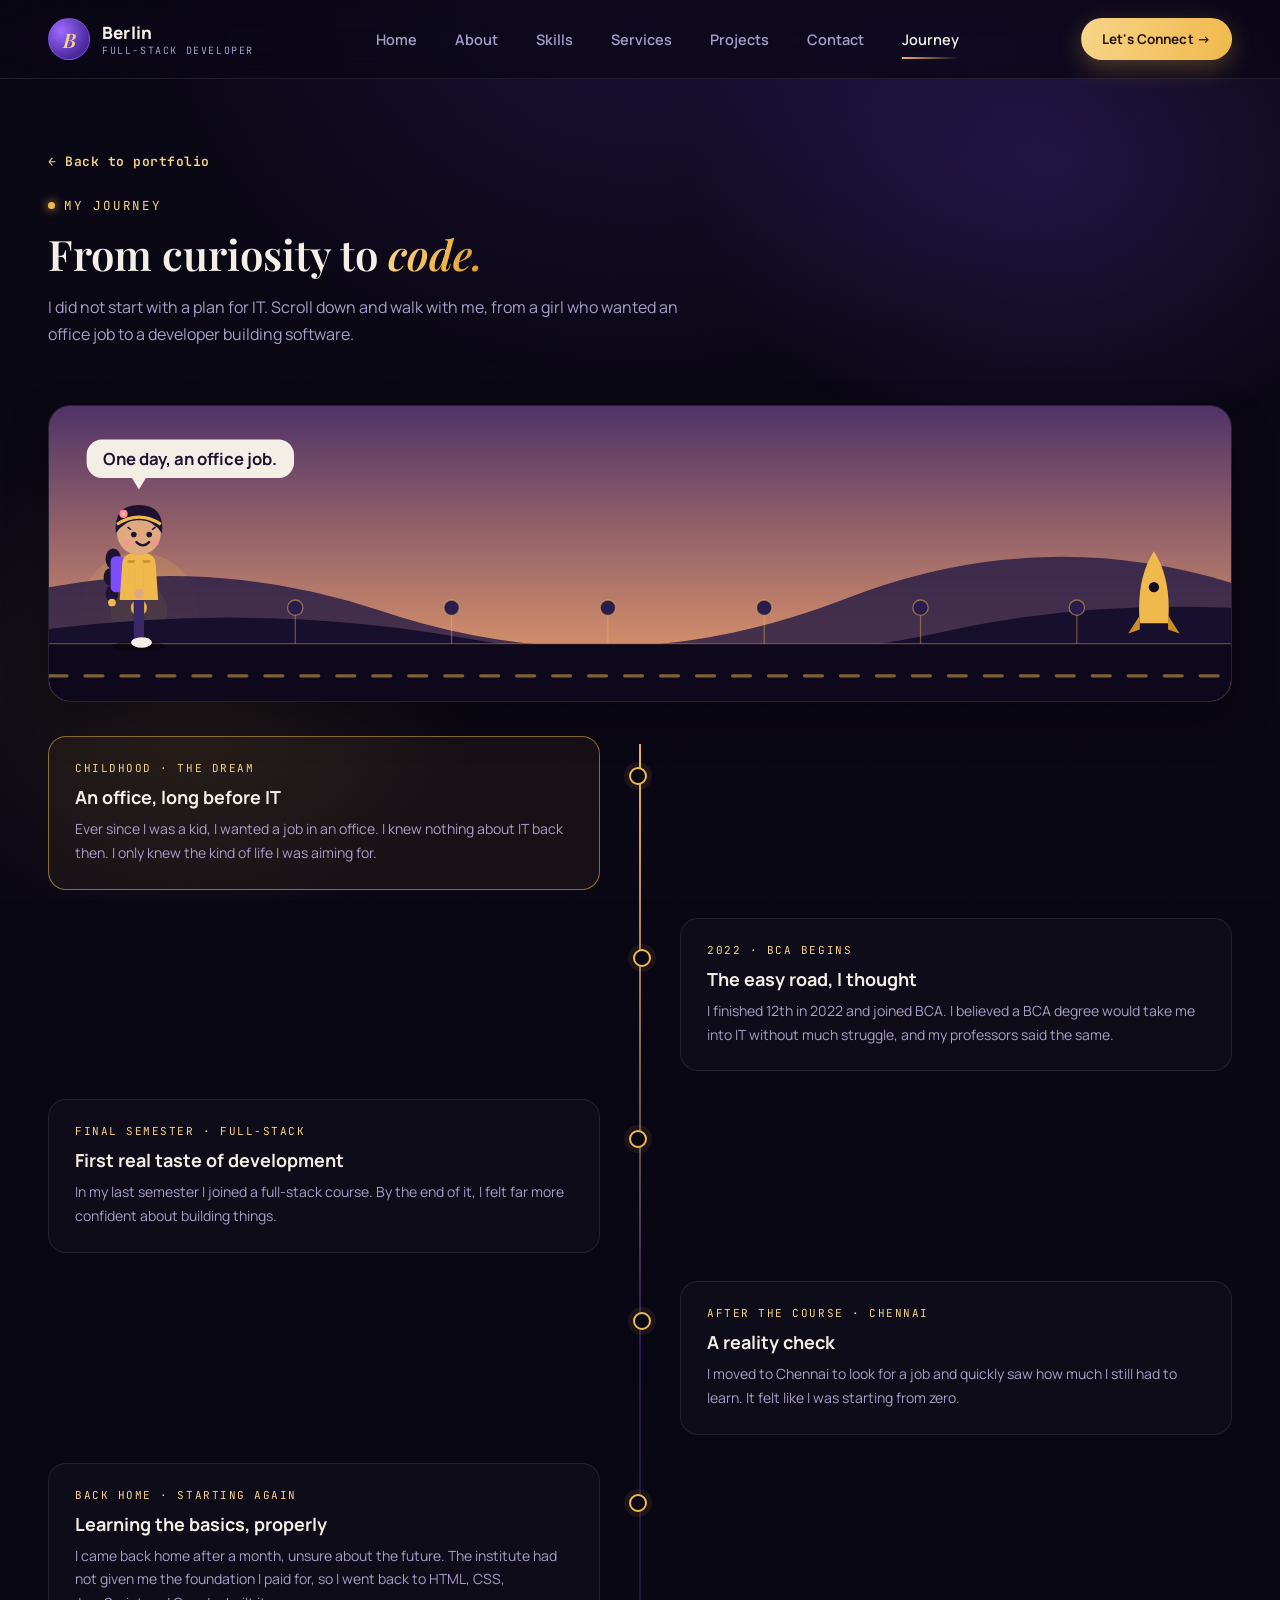
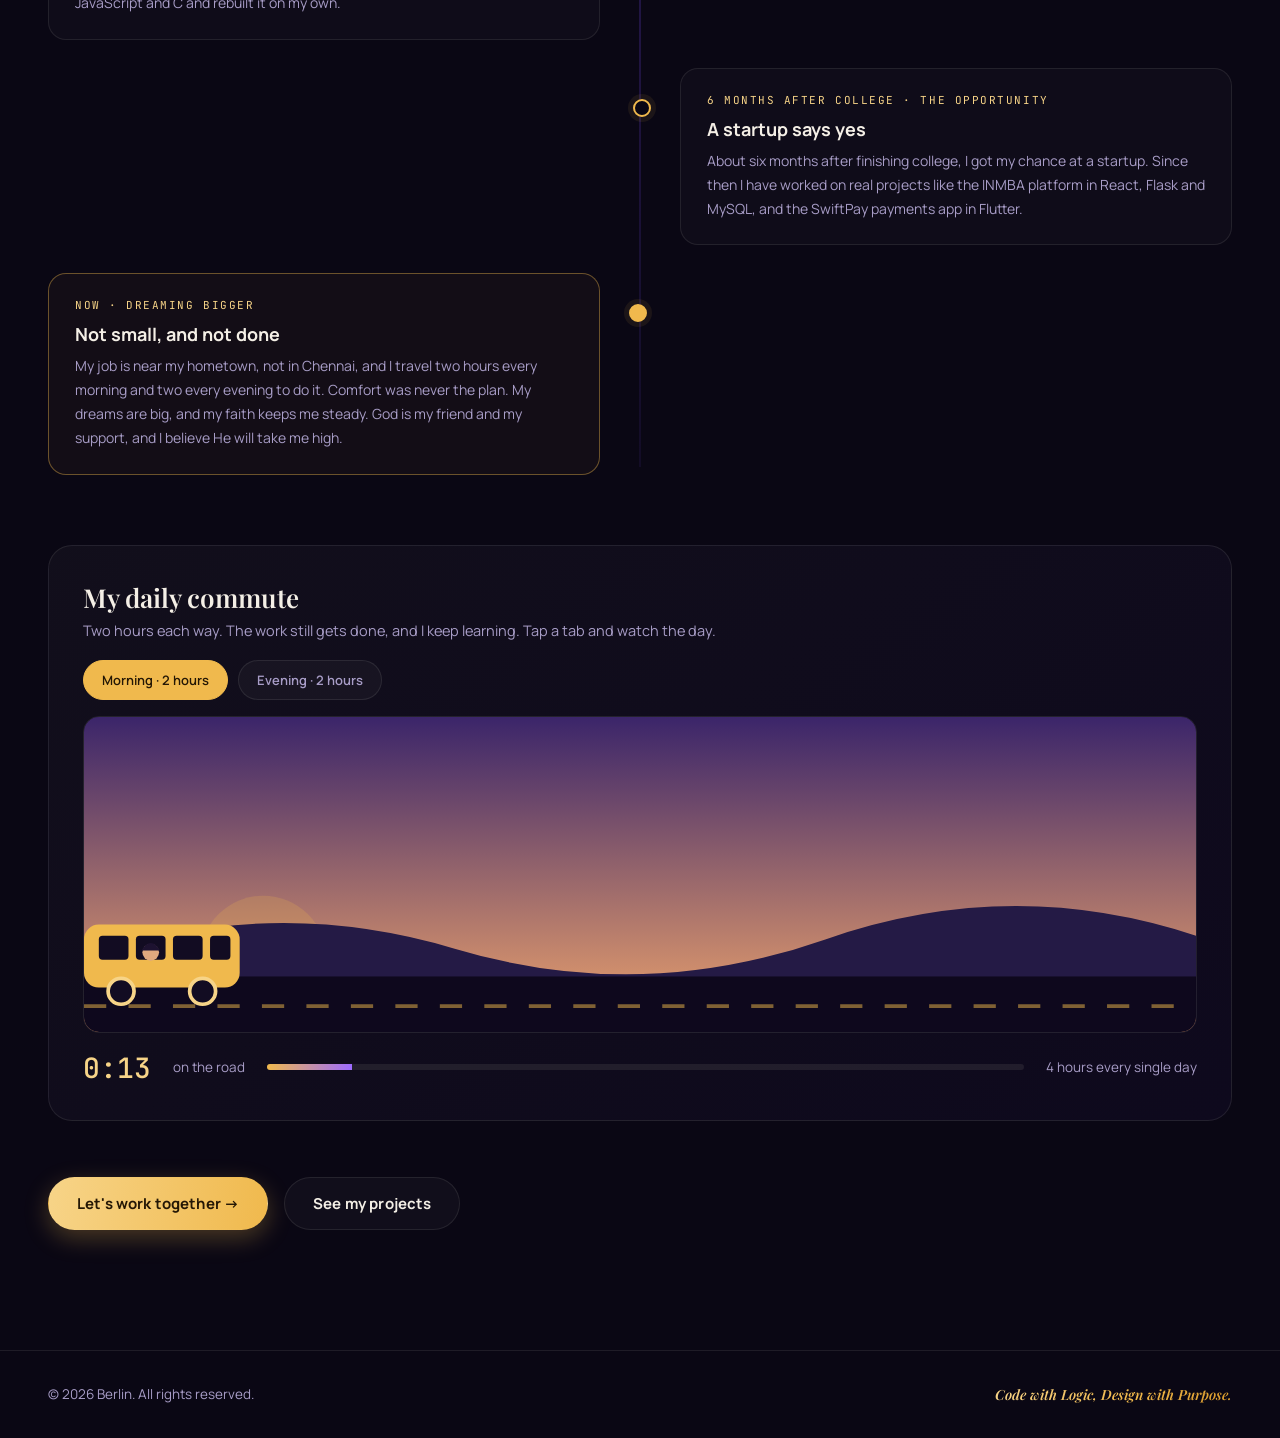
==== journey.html @ fa0e4fed "Update portfolio with latest changes" ====
<!DOCTYPE html>
<html lang="en">
<head>
<meta charset="UTF-8">
<meta name="viewport" content="width=device-width, initial-scale=1.0">
<title>My Journey — Berlin</title>
<meta name="description" content="The story of how I went from wanting an office job to building software, one step at a time.">
<meta name="theme-color" content="#0a0714">
<meta property="og:title" content="My Journey — Berlin">
<meta property="og:description" content="The story of how I went from wanting an office job to building software, one step at a time.">
<meta property="og:type" content="website">
<link rel="icon" href="assets/favicon.svg" type="image/svg+xml">

<link rel="preconnect" href="https://fonts.googleapis.com">
<link href="https://fonts.googleapis.com/css2?family=Playfair+Display:ital,wght@0,500;0,600;1,500;1,600&family=Manrope:wght@400;500;600;700;800&family=Great+Vibes&family=JetBrains+Mono:wght@400;500&display=swap" rel="stylesheet">
<link rel="stylesheet" href="assets/css/style.css">
<link rel="stylesheet" href="assets/css/journey.css">

</head>
<body>

<div class="bg-glow"></div>
<div class="noise"></div>

<header>
  <div class="navbar">
    <div class="brand">
      <div class="brand-mark">B</div>
      <div>
        <div class="brand-name">Berlin</div>
        <div class="brand-sub">Full-Stack Developer</div>
      </div>
    </div>
    <nav class="nav-links">
      <a href="index.html">Home</a>
      <a href="index.html#about">About</a>
      <a href="index.html#skills">Skills</a>
      <a href="index.html#services">Services</a>
      <a href="index.html#projects">Projects</a>
      <a href="index.html#contact">Contact</a>
      <a href="journey.html" class="active">Journey</a>
    </nav>
    <div class="nav-cta">
      <a href="index.html#contact" class="btn btn-primary" style="padding:11px 20px; font-size:13.5px;">Let's Connect →</a>
    </div>
  </div>
</header>

<main>
  <!-- MY JOURNEY -->
  <section class="section" id="journey">
    <div class="wrap">
      <div class="section-head">
        <a href="index.html" class="back">← Back to portfolio</a><br><span class="eyebrow">My Journey</span>
        <h2>From curiosity to <span class="accent">code.</span></h2>
        <p>I did not start with a plan for IT. Scroll down and walk with me, from a girl who wanted an office job to a developer building software.</p>
      </div>
      <div class="jwrap">
        <div class="jstage" id="jstage">
          <svg viewBox="0 30 920 230" role="img" aria-label="Cartoon of me walking through my journey milestones">
            <defs><linearGradient id="sk" x1="0" y1="0" x2="0" y2="1"><stop id="sk1" offset="0" stop-color="#3b2468"/><stop id="sk2" offset="1" stop-color="#f0a36b"/></linearGradient></defs>
            <rect width="920" height="260" fill="url(#sk)"/>
            <g id="stars" fill="#f4efe6" opacity="0"><circle class="jstar" cx="60" cy="26" r="1.5" style="animation-delay:0s"/><circle class="jstar" cx="150" cy="60" r="1.2" style="animation-delay:0.7s"/><circle class="jstar" cx="240" cy="22" r="1.7" style="animation-delay:1.4s"/><circle class="jstar" cx="330" cy="50" r="1.2" style="animation-delay:0.3s"/><circle class="jstar" cx="430" cy="20" r="1.5" style="animation-delay:1.9s"/><circle class="jstar" cx="520" cy="58" r="1.3" style="animation-delay:1s"/><circle class="jstar" cx="610" cy="24" r="1.7" style="animation-delay:0.5s"/><circle class="jstar" cx="700" cy="52" r="1.2" style="animation-delay:1.6s"/><circle class="jstar" cx="790" cy="20" r="1.5" style="animation-delay:0.9s"/><circle class="jstar" cx="880" cy="48" r="1.3" style="animation-delay:0.2s"/></g>
            <circle id="sunglow" r="46" fill="#f0b94d" opacity=".18"/><circle id="sun" r="22" fill="#f0b94d"/>
            <path id="h1" d="M-100 200 Q80 130 260 190 T620 180 T980 190 T1340 170 V230 H-100Z" fill="#241a45" opacity=".8"/>
            <path id="h2" d="M-100 220 Q120 175 320 210 T700 205 T1100 210 T1500 200 V240 H-100Z" fill="#170f2e"/>
            <rect y="215" width="920" height="45" fill="#0e081d"/><line x1="0" y1="215" x2="920" y2="215" stroke="#f0b94d" stroke-opacity=".35"/>
            <line class="jroad" x1="0" y1="240" x2="920" y2="240" stroke="#f0b94d" stroke-opacity=".5" stroke-width="2.5" stroke-dasharray="14 14" stroke-linecap="round"/>
            <g id="flags"></g>
            <g transform="translate(860 215)"><g class="conf" fill="#f0b94d"><circle r="3" style="--dx:-50px;--dy:-60px"/><circle r="2.5" fill="#9d6bff" style="--dx:40px;--dy:-70px"/><circle r="3" fill="#f7d488" style="--dx:-20px;--dy:-90px"/><circle r="2.5" style="--dx:60px;--dy:-40px"/><circle r="3" fill="#9d6bff" style="--dx:-70px;--dy:-30px"/><circle r="2.5" fill="#f7d488" style="--dx:15px;--dy:-100px"/></g>
              <g class="rocket"><polygon class="rflame" points="-6,0 6,0 0,22" fill="#ff8a3d"/><path d="M0 -70 Q14 -48 11 -14 H-11 Q-14 -48 0 -70Z" fill="#f0b94d" transform="translate(0 -2)"/><circle cx="0" cy="-44" r="4" fill="#120c22"/><path d="M-11 -22 l-9 14 l9 -3Z M11 -22 l9 14 l-9 -3Z" fill="#c98f26"/></g></g>
            <g id="girl"><ellipse cx="0" cy="2" rx="20" ry="4" fill="#000" opacity=".35"/><g class="gbody">
<g class="braid"><ellipse cx="-20" cy="-66" rx="6" ry="8" fill="#1d1230"/><ellipse cx="-22" cy="-52" rx="5.5" ry="7" fill="#1d1230"/><ellipse cx="-21" cy="-39" rx="5" ry="6.5" fill="#1d1230"/><circle cx="-21" cy="-32" r="3" fill="#f0b94d"/></g>
<rect x="-22" y="-68" width="11" height="28" rx="4" fill="#7c4dff"/>
<g class="limb l2"><rect x="-4" y="-40" width="8" height="40" rx="4" fill="#2b1d4f"/><ellipse cx="2" cy="-1" rx="8" ry="4" fill="#f4efe6"/></g>
<g class="limb"><rect x="-4" y="-40" width="8" height="40" rx="4" fill="#3a2766"/><ellipse cx="2" cy="-1" rx="8" ry="4" fill="#f4efe6"/></g>
<path d="M-13 -62 Q-13 -71 0 -71 Q13 -71 13 -62 L15 -34 H-15Z" fill="#f0b94d"/><path d="M-8 -64 h16" stroke="#c98f26" stroke-width="2" stroke-linecap="round"/>
<g class="limb l2"><rect x="-3.5" y="-66" width="7" height="26" rx="3.5" fill="#e0a63a"/><circle cx="0" cy="-39" r="3.8" fill="#e0a97f"/></g>
<circle cx="0" cy="-86" r="17" fill="#e0a97f"/>
<path d="M-18 -86 Q-20 -108 0 -108 Q20 -108 18 -86 Q10 -97 0 -96 Q-10 -97 -18 -86Z" fill="#1d1230"/>
<path d="M-17 -93 Q0 -104 17 -93" fill="none" stroke="#f0b94d" stroke-width="2.4"/>
<circle cx="-12" cy="-101" r="3.2" fill="#ff8aa1"/><circle cx="-12" cy="-101" r="1.2" fill="#f7d488"/>
<circle cx="-4" cy="-85" r="2.2" fill="#1d1230"/><circle cx="8" cy="-85" r="2.2" fill="#1d1230"/>
<path d="M-6.5 -89 l-2 -1.5 M10.5 -89 l2 -1.5" stroke="#1d1230" stroke-width="1.2" stroke-linecap="round"/>
<circle cx="-9" cy="-79" r="2.8" fill="#ff8aa1" opacity=".45"/><circle cx="13" cy="-79" r="2.8" fill="#ff8aa1" opacity=".45"/>
<path d="M-2 -79 Q3 -74 8 -79" fill="none" stroke="#1d1230" stroke-width="1.8" stroke-linecap="round"/>
<g class="limb"><rect x="-3.5" y="-66" width="7" height="26" rx="3.5" fill="#f0b94d"/><circle cx="0" cy="-39" r="3.8" fill="#e0a97f"/></g></g></g>
            <g id="bub" font-family="Manrope,sans-serif"><rect id="bubr" y="56" height="30" rx="12" fill="#f4efe6"/><path id="bubt" d="M-6 85 l6 10 l6 -10Z" fill="#f4efe6"/><text id="bubx" y="76" text-anchor="middle" font-size="13" font-weight="700" fill="#1d1230"></text></g>
          </svg>
        </div>
        <div class="journey-track">
        <article class="journey-item reveal-item" data-say="One day, an office job.">
          <span class="journey-year">Childhood · The dream</span>
          <h3>An office, long before IT</h3>
          <p>Ever since I was a kid, I wanted a job in an office. I knew nothing about IT back then. I only knew the kind of life I was aiming for.</p>
        </article>
        <article class="journey-item reveal-item" data-say="BCA will lead to IT... right?">
          <span class="journey-year">2022 · BCA begins</span>
          <h3>The easy road, I thought</h3>
          <p>I finished 12th in 2022 and joined BCA. I believed a BCA degree would take me into IT without much struggle, and my professors said the same.</p>
        </article>
        <article class="journey-item reveal-item" data-say="I can actually build things!">
          <span class="journey-year">Final semester · Full-stack</span>
          <h3>First real taste of development</h3>
          <p>In my last semester I joined a full-stack course. By the end of it, I felt far more confident about building things.</p>
        </article>
        <article class="journey-item reveal-item" data-say="I know so little yet...">
          <span class="journey-year">After the course · Chennai</span>
          <h3>A reality check</h3>
          <p>I moved to Chennai to look for a job and quickly saw how much I still had to learn. It felt like I was starting from zero.</p>
        </article>
        <article class="journey-item reveal-item" data-say="Okay. Basics first.">
          <span class="journey-year">Back home · Starting again</span>
          <h3>Learning the basics, properly</h3>
          <p>I came back home after a month, unsure about the future. The institute had not given me the foundation I paid for, so I went back to HTML, CSS, JavaScript and C and rebuilt it on my own.</p>
        </article>
        <article class="journey-item reveal-item" data-say="A startup said yes!">
          <span class="journey-year">6 months after college · The opportunity</span>
          <h3>A startup says yes</h3>
          <p>About six months after finishing college, I got my chance at a startup. Since then I have worked on real projects like the INMBA platform in React, Flask and MySQL, and the SwiftPay payments app in Flutter.</p>
        </article>
        <article class="journey-item reveal-item now" data-say="Big dreams. Still walking.">
          <span class="journey-year">Now · Dreaming bigger</span>
          <h3>Not small, and not done</h3>
          <p>My job is near my hometown, not in Chennai, and I travel two hours every morning and two every evening to do it. Comfort was never the plan. My dreams are big, and my faith keeps me steady. God is my friend and my support, and I believe He will take me high.</p>
        </article>
        </div>
      </div>

      <div class="commute" id="commute">
        <h3>My daily commute</h3>
        <p>Two hours each way. The work still gets done, and I keep learning. Tap a tab and watch the day.</p>
        <div class="cm-tabs"><button class="on" data-t="am">Morning · 2 hours</button><button data-t="pm">Evening · 2 hours</button></div>
        <div class="cm-scene"><svg viewBox="0 0 600 170" role="img" aria-label="A bus travelling during sunrise or sunset">
          <defs><linearGradient id="cg" x1="0" y1="0" x2="0" y2="1"><stop id="cg1" offset="0" stop-color="#3b2468"/><stop id="cg2" offset="1" stop-color="#f0a36b"/></linearGradient></defs>
          <rect width="600" height="170" fill="url(#cg)"/><circle id="csg" r="34" fill="#f0b94d" opacity=".2"/><circle id="cs" r="16" fill="#f0b94d"/>
          <path d="M0 130 Q100 95 200 125 T400 120 T600 118 V150 H0Z" fill="#241a45"/><rect y="140" width="600" height="30" fill="#0e081d"/>
          <line x1="0" y1="156" x2="600" y2="156" stroke="#f0b94d" stroke-opacity=".5" stroke-width="2" stroke-dasharray="12 12"/>
          <g class="bus"><g class="busbob"><rect x="0" y="112" width="84" height="34" rx="8" fill="#f0b94d"/><rect x="8" y="118" width="16" height="13" rx="2" fill="#120c22"/><rect x="28" y="118" width="16" height="13" rx="2" fill="#120c22"/><rect x="48" y="118" width="16" height="13" rx="2" fill="#120c22"/><rect x="68" y="118" width="11" height="13" rx="2" fill="#120c22"/>
            <circle cx="36" cy="127" r="4.5" fill="#e0a97f"/><path d="M31 126 Q36 118 41 126Z" fill="#1d1230"/><circle cx="20" cy="148" r="7" fill="#120c22" stroke="#f7d488" stroke-width="2"/><circle cx="64" cy="148" r="7" fill="#120c22" stroke="#f7d488" stroke-width="2"/></g></g>
        </svg></div>
        <div class="cm-meta"><b id="cmclock">0:00</b><span>on the road</span><div class="cm-bar"><i id="cmbar"></i></div><span>4 hours every single day</span></div>
      </div>
      <div class="journey-cta"><a class="btn btn-primary" href="index.html#contact">Let's work together →</a><a class="btn btn-ghost" href="index.html#projects">See my projects</a></div>
    </div>
  </section>

  </main>

<footer>
  <div class="wrap footer-row">
    <span>© 2026 Berlin. All rights reserved.</span>
    <span class="accent">Code with Logic, Design with Purpose.</span>
  </div>
</footer>

<script src="assets/js/journey.js" defer></script>

</body>
</html>
---- assets/css/style.css ----
:root{
    --bg:#0a0714;
    --bg-panel:#120c22;
    --bg-panel-2:#171029;
    --purple:#7c4dff;
    --purple-deep:#4a2a9e;
    --purple-glow:#9d6bff;
    --gold:#f0b94d;
    --gold-soft:#f7d488;
    --text:#f4efe6;
    --muted:#a89dc7;
    --line:rgba(244,239,230,0.09);
    --radius:20px;
  }
  *{margin:0;padding:0;box-sizing:border-box;}
  html{scroll-behavior:smooth;}
  body{
    background:var(--bg);
    color:var(--text);
    font-family:'Manrope',sans-serif;
    overflow-x:hidden;
    position:relative;
  }
  @media (prefers-reduced-motion: reduce){
    *{animation-duration:0.01ms !important; animation-iteration-count:1 !important; transition-duration:0.01ms !important;}
  }

  /* ---------- background atmosphere ---------- */
  .bg-glow{
    position:fixed; inset:0; z-index:0; pointer-events:none;
    background:
      radial-gradient(600px 500px at 82% 18%, rgba(124,77,255,0.20), transparent 60%),
      radial-gradient(500px 450px at 15% 75%, rgba(240,185,77,0.10), transparent 60%),
      radial-gradient(900px 700px at 50% 0%, rgba(74,42,158,0.25), transparent 55%);
  }
  .noise{
    position:fixed; inset:0; z-index:1; pointer-events:none; opacity:0.035; mix-blend-mode:overlay;
    background-image:url("data:image/svg+xml,%3Csvg xmlns='http://www.w3.org/2000/svg' width='100' height='100'%3E%3Cfilter id='n'%3E%3CfeTurbulence type='fractalNoise' baseFrequency='0.9' numOctaves='2' stitchTiles='stitch'/%3E%3C/filter%3E%3Crect width='100%25' height='100%25' filter='url(%23n)'/%3E%3C/svg%3E");
  }

  section, header, footer{position:relative; z-index:2;}

  ::selection{background:var(--gold); color:#1a1226;}

  a{color:inherit; text-decoration:none;}
  ul{list-style:none;}

  .wrap{max-width:1280px; margin:0 auto; padding:0 48px;}
  @media (max-width:768px){.wrap{padding:0 22px;}}

  .eyebrow{
    display:inline-flex; align-items:center; gap:9px;
    font-family:'JetBrains Mono',monospace;
    font-size:12.5px; letter-spacing:0.14em; text-transform:uppercase;
    color:var(--gold-soft);
  }
  .eyebrow::before{
    content:''; width:7px; height:7px; border-radius:50%;
    background:var(--gold); box-shadow:0 0 10px var(--gold);
  }

  .accent{
    font-family:'Playfair Display',serif; font-style:italic; font-weight:600;
    background:linear-gradient(100deg, var(--gold-soft), var(--gold) 55%, #d99a2b);
    -webkit-background-clip:text; background-clip:text; color:transparent;
  }

  .btn{
    display:inline-flex; align-items:center; gap:10px;
    padding:15px 28px; border-radius:999px;
    font-weight:700; font-size:15px; letter-spacing:0.01em;
    border:1px solid transparent; cursor:pointer;
    transition:transform .25s ease, box-shadow .25s ease, background .25s ease;
  }
  .btn-primary{
    background:linear-gradient(100deg, var(--gold-soft), var(--gold));
    color:#241705;
    box-shadow:0 8px 24px rgba(240,185,77,0.28);
  }
  .btn-primary:hover{transform:translateY(-2px); box-shadow:0 12px 30px rgba(240,185,77,0.4);}
  .btn-ghost{
    background:rgba(244,239,230,0.03);
    border-color:var(--line);
    color:var(--text);
  }
  .btn-ghost:hover{background:rgba(244,239,230,0.07); transform:translateY(-2px);}

  /* ---------- nav ---------- */
  header{
    position:sticky; top:0; z-index:50;
    background:rgba(10,7,20,0.72);
    backdrop-filter:blur(18px) saturate(140%);
    border-bottom:1px solid var(--line);
  }
  .navbar{display:flex; align-items:center; justify-content:space-between; padding:18px 48px;}
  @media (max-width:768px){.navbar{padding:16px 22px;}}
  .brand{display:flex; align-items:center; gap:12px;}
  .brand-mark{
    width:42px; height:42px; border-radius:50%;
    display:flex; align-items:center; justify-content:center;
    font-family:'Playfair Display',serif; font-style:italic; font-weight:600; font-size:20px;
    background:radial-gradient(circle at 30% 30%, var(--purple-glow), var(--purple-deep) 70%);
    color:var(--gold-soft);
    border:1px solid rgba(157,107,255,0.5);
  }
  .brand-name{font-weight:800; font-size:17px; letter-spacing:0.01em;}
  .brand-sub{font-family:'JetBrains Mono',monospace; font-size:10px; letter-spacing:0.16em; color:var(--muted); text-transform:uppercase;}

  .nav-links{display:flex; gap:38px; font-size:14.5px; font-weight:600; color:var(--muted);}
  .nav-links a{position:relative; padding:6px 0; transition:color .2s;}
  .nav-links a:hover, .nav-links a.active{color:var(--text);}
  .nav-links a.active::after{
    content:''; position:absolute; left:0; right:0; bottom:-4px; height:2px;
    background:linear-gradient(90deg, var(--gold), transparent);
  }
  .nav-cta{display:flex; align-items:center; gap:16px;}
  .icon-btn{
    width:40px; height:40px; border-radius:50%; display:flex; align-items:center; justify-content:center;
    background:rgba(244,239,230,0.04); border:1px solid var(--line); cursor:pointer;
  }
  @media (max-width:940px){.nav-links{display:none;} }

  /* ---------- hero ---------- */
  .hero{padding:76px 0 40px; overflow:visible;}
  .hero-grid{
    display:grid; grid-template-columns:1.05fr 1fr; gap:40px; align-items:center;
  }
  @media (max-width:940px){.hero-grid{grid-template-columns:1fr;}}

  .hero-copy h1{
    font-family:'Playfair Display',serif; font-weight:600;
    font-size:clamp(34px, 4.6vw, 58px); line-height:1.08; letter-spacing:-0.01em;
    margin:20px 0 22px;
  }
  .hero-copy p.lede{
    color:var(--muted); font-size:16.5px; line-height:1.7; max-width:460px; margin-bottom:32px;
  }
  .hero-actions{display:flex; gap:16px; flex-wrap:wrap; margin-bottom:38px;}

  .underline-swash{position:relative; display:inline-block;}
  .underline-swash svg{position:absolute; left:0; bottom:-10px; width:100%; height:10px;}

  .tech-card{
    position:relative; overflow:hidden; isolation:isolate;
    border:1px solid var(--line); border-radius:var(--radius);
    background:linear-gradient(180deg, rgba(244,239,230,0.03), rgba(244,239,230,0.01));
    padding:22px 24px; margin-bottom:18px;
    box-shadow:inset 0 1px 0 rgba(255,255,255,.04), 0 12px 30px rgba(0,0,0,.16);
  }
  .tech-card::after{
    content:''; position:absolute; z-index:0; pointer-events:none;
    width:34%; height:220%; top:-60%; left:-55%; transform:rotate(20deg);
    background:linear-gradient(90deg, transparent, rgba(157,107,255,.08), rgba(247,212,136,.19), rgba(157,107,255,.08), transparent);
    animation:holoSweep 5.2s cubic-bezier(.4,0,.2,1) infinite;
  }
  @keyframes holoSweep{0%,20%{left:-55%;}70%,100%{left:135%;}}
  .tech-card h3{position:relative; z-index:1; font-size:13px; text-transform:uppercase; letter-spacing:0.1em; color:var(--muted); margin-bottom:16px; font-weight:700;}
  .tech-icons{position:relative; z-index:1; display:flex; gap:12px; flex-wrap:wrap;}
  .tech-icons span{
    --delay:0s;
    position:relative;
    width:46px; height:46px; border-radius:12px;
    display:flex; align-items:center; justify-content:center;
    font-family:'JetBrains Mono',monospace; font-weight:700; font-size:12px;
    background:rgba(124,77,255,0.10); border:1px solid rgba(124,77,255,0.25);
    color:var(--gold-soft);
    box-shadow:0 6px 16px rgba(0,0,0,.18), inset 0 1px 0 rgba(255,255,255,.05);
    animation:techReveal .7s cubic-bezier(.2,.9,.2,1) backwards var(--delay), techWave 3.6s ease-in-out infinite calc(.8s + var(--delay));
    transition:transform .32s cubic-bezier(.2,.8,.2,1), background .25s ease, border-color .25s ease, box-shadow .25s ease, opacity .25s ease, filter .25s ease;
  }
  .tech-icons span:nth-child(2){--delay:.08s}.tech-icons span:nth-child(3){--delay:.16s}
  .tech-icons span:nth-child(4){--delay:.24s}.tech-icons span:nth-child(5){--delay:.32s}
  .tech-icons span:nth-child(6){--delay:.40s}.tech-icons span:nth-child(7){--delay:.48s}
  .tech-icons span:nth-child(8){--delay:.56s}.tech-icons span:nth-child(9){--delay:.64s}
  .tech-icons span:nth-child(10){--delay:.72s}.tech-icons span:nth-child(11){--delay:.80s}
  @keyframes techReveal{from{opacity:0; transform:translateY(22px) scale(.5) rotate(-12deg);}to{opacity:1; transform:translateY(0) scale(1) rotate(0);}}
  @keyframes techWave{0%,100%{translate:0 0;}50%{translate:0 -5px;}}
  .tech-icons span:hover{
    z-index:3; animation-play-state:paused;
    transform:translateY(-10px) scale(1.18) rotate(7deg);
    background:linear-gradient(145deg, rgba(124,77,255,.34), rgba(240,185,77,.14));
    border-color:rgba(247,212,136,.72);
    box-shadow:0 15px 28px rgba(0,0,0,.38), 0 0 22px rgba(157,107,255,.4), inset 0 0 12px rgba(247,212,136,.1);
  }
  .tech-icons:has(span:hover) span:not(:hover){transform:scale(.88); opacity:.48; filter:saturate(.55);}
  @media (hover:none){.tech-icons:has(span:hover) span:not(:hover){transform:none; opacity:1; filter:none;}}

  .stats-row{display:flex; gap:28px; flex-wrap:wrap;}
  .stat b{
    display:block; font-family:'Playfair Display',serif; font-style:italic; font-weight:600;
    font-size:30px; color:var(--gold-soft);
  }
  .stat span{font-size:13px; color:var(--muted); line-height:1.3; display:block; margin-top:2px;}

  /* ---------- hero visual ---------- */
  .hero-visual{position:relative; display:flex; justify-content:center; align-items:center; min-height:560px;}
  .orbit-ring{
    position:absolute; width:440px; height:440px; border-radius:50%;
    border:1.5px solid rgba(240,185,77,0.35);
    animation:spin 34s linear infinite;
  }
  .orbit-ring.r2{width:520px; height:520px; border-color:rgba(124,77,255,0.28); animation-duration:46s; animation-direction:reverse;}
  @keyframes spin{to{transform:rotate(360deg);}}
  .orb{
    position:absolute; border-radius:50%;
    background:radial-gradient(circle at 32% 28%, var(--purple-glow), var(--purple-deep) 75%);
    box-shadow:0 0 30px rgba(124,77,255,0.5);
  }
  .orb.o1{width:22px; height:22px; top:6%; left:10%;}
  .orb.o2{width:16px; height:16px; bottom:12%; right:6%; background:radial-gradient(circle at 32% 28%, var(--gold-soft), var(--gold) 75%); box-shadow:0 0 22px rgba(240,185,77,0.5);}
  .orb.o3{width:12px; height:12px; bottom:30%; left:2%;}

  .photo-frame{
    position:relative; width:340px; height:430px; border-radius:26px;
    overflow:hidden; z-index:3;
    border:1px solid rgba(240,185,77,0.35);
    box-shadow:0 30px 70px rgba(0,0,0,0.55), 0 0 0 1px rgba(124,77,255,0.15) inset;
    animation:float 6s ease-in-out infinite;
  }
  @keyframes float{0%,100%{transform:translateY(0);}50%{transform:translateY(-14px);}}
  .photo-frame img{width:100%; height:100%; object-fit:cover; object-position:50% 8%; display:block;
    filter:contrast(1.04) saturate(1.05);}
  .photo-frame::after{
    content:''; position:absolute; inset:0;
    background:linear-gradient(180deg, transparent 55%, rgba(10,7,20,0.55) 100%);
  }

  .float-card{
    position:absolute; z-index:4;
    background:rgba(18,12,34,0.85); backdrop-filter:blur(14px);
    border:1px solid var(--line); border-radius:16px; padding:16px 18px;
    box-shadow:0 20px 40px rgba(0,0,0,0.4);
  }
  .float-card.tagline{top:2%; right:0%; font-family:'Playfair Display',serif; font-style:italic; font-size:16px; line-height:1.4;}
  .float-card.code{
    bottom:6%; left:-6%; font-family:'JetBrains Mono',monospace; font-size:12px; line-height:1.85;
    width:250px; color:var(--muted);
  }
  .float-card.code .dots span{display:inline-block; width:8px; height:8px; border-radius:50%; margin-right:5px;}
  .float-card.code .dots{margin-bottom:10px;}
  .dot-r{background:#ff5f57;} .dot-y{background:#febc2e;} .dot-g{background:#28c840;}
  .code .key{color:#8be9fd;} .code .str{color:var(--gold-soft);} .code .prop{color:#c3b8e8;}

  .signature{
    position:absolute; bottom:-2%; right:-4%; text-align:right; z-index:4;
  }
  .signature .name{font-family:'Great Vibes',cursive; font-size:44px; color:var(--gold-soft); line-height:1;}
  .signature .role{font-family:'JetBrains Mono',monospace; font-size:11px; letter-spacing:0.16em; color:var(--muted); text-transform:uppercase; margin-top:6px;}

  @media (max-width:940px){
    .hero-visual{min-height:460px; margin-top:20px;}
    .photo-frame{width:270px; height:340px;}
    .float-card.tagline{right:-4%; font-size:14px;}
    .float-card.code{display:none;}
    .signature{right:0; bottom:-8%;}
  }

  /* ---------- marquee strip ---------- */
  .strip{
    border-top:1px solid var(--line); border-bottom:1px solid var(--line);
    background:rgba(18,12,34,0.5);
    padding:18px 0; margin-top:50px;
    display:flex; align-items:center; justify-content:space-between; gap:24px;
    flex-wrap:wrap;
  }
  .strip .wrap{display:flex; align-items:center; justify-content:space-between; width:100%; flex-wrap:wrap; gap:14px;}
  .strip-items{display:flex; gap:10px; align-items:center; flex-wrap:wrap; font-size:13.5px; color:var(--muted); font-weight:600;}
  .strip-items b{color:var(--text); font-weight:700;}
  .strip-items .sep{color:var(--gold); font-size:10px;}
  .avail{display:flex; align-items:center; gap:10px; font-size:13.5px; color:var(--muted);}
  .avail .pulse{width:9px; height:9px; border-radius:50%; background:#39d97a; box-shadow:0 0 10px #39d97a; animation:pulse 1.8s ease-in-out infinite;}
  @keyframes pulse{0%,100%{opacity:1;}50%{opacity:0.4;}}

  /* ---------- section shared ---------- */
  .section{padding:120px 0;}
  @media (max-width:768px){.section{padding:80px 0;}}
  .section-head{max-width:640px; margin-bottom:56px;}
  .section-head h2{
    font-family:'Playfair Display',serif; font-weight:600; font-size:clamp(28px,3.4vw,42px);
    margin-top:16px; line-height:1.15;
  }
  .section-head p{color:var(--muted); margin-top:16px; font-size:16px; line-height:1.7;}

  /* ---------- about ---------- */
  .about{background:linear-gradient(180deg, transparent, rgba(124,77,255,0.04) 30%, rgba(124,77,255,0.04) 70%, transparent);}
  .about-grid{display:grid; grid-template-columns:0.9fr 1.1fr; gap:60px; align-items:center;}
  @media (max-width:900px){.about-grid{grid-template-columns:1fr;}}
  .about-visual{
    position:relative; border-radius:24px; overflow:hidden; height:420px;
    border:1px solid var(--line);
  }
  .about-visual img{width:100%; height:100%; object-fit:cover; filter:grayscale(0.15) contrast(1.05);}
  .about-visual::after{content:''; position:absolute; inset:0; background:linear-gradient(0deg, rgba(10,7,20,0.75), transparent 45%);}
  .about-visual .cap{position:absolute; bottom:20px; left:20px; font-family:'JetBrains Mono',monospace; font-size:12px; color:var(--gold-soft); letter-spacing:0.06em;}
  .about-text p{color:var(--muted); font-size:16px; line-height:1.85; margin-bottom:18px;}
  .about-text p b{color:var(--text);}
  .value-list{display:grid; grid-template-columns:1fr 1fr; gap:14px; margin-top:28px;}
  .value-list li{
    display:flex; gap:10px; align-items:flex-start; font-size:14.5px; color:var(--muted);
    padding:14px 16px; border:1px solid var(--line); border-radius:12px; background:rgba(244,239,230,0.02);
  }
  .value-list li::before{content:'✦'; color:var(--gold); flex-shrink:0;}

  /* ---------- skills ---------- */
  .skills-grid{display:grid; grid-template-columns:repeat(5,1fr); gap:20px; perspective:1200px; perspective-origin:center;}
  @media (max-width:900px){.skills-grid{grid-template-columns:repeat(3,1fr);}}
  @media (max-width:560px){.skills-grid{grid-template-columns:repeat(2,1fr);}}
  .skill-card{
    --mouse-x:50%; --mouse-y:50%; --tilt-x:0deg; --tilt-y:0deg;
    position:relative; isolation:isolate; overflow:hidden;
    border:1px solid var(--line); border-radius:16px; padding:26px 18px;
    background:linear-gradient(145deg, rgba(35,24,61,.96), rgba(15,10,29,.98));
    text-align:center;
    opacity:0; transform:translateY(34px) scale(.96);
    transition:opacity .65s ease, transform .65s cubic-bezier(.2,.8,.2,1), border-color .25s ease, background .25s ease, box-shadow .25s ease;
    transform-style:preserve-3d; will-change:transform;
    box-shadow:0 8px 0 rgba(5,3,12,.72), 0 14px 26px rgba(0,0,0,.24), inset 0 1px 0 rgba(255,255,255,.05);
  }
  .skill-card.is-visible{opacity:1; transform:translateY(0) scale(1);}
  .skill-card.is-visible:hover{
    transform:rotateX(var(--tilt-x)) rotateY(var(--tilt-y)) translateY(-10px) scale(1.045);
    border-color:rgba(240,185,77,0.55);
    box-shadow:var(--shadow-x, 0px) var(--shadow-y, 20px) 0 rgba(5,3,12,.72), 0 30px 55px rgba(0,0,0,.48), 0 0 34px rgba(124,77,255,.2);
  }
  .skill-card::before{
    content:''; position:absolute; inset:0; z-index:0; opacity:0; pointer-events:none;
    background:radial-gradient(190px circle at var(--mouse-x) var(--mouse-y), rgba(247,212,136,.3), rgba(124,77,255,.12) 44%, transparent 72%);
    transition:opacity .25s ease;
  }
  .skill-card::after{
    content:''; position:absolute; inset:0; z-index:4; padding:1.5px; border-radius:inherit; pointer-events:none;
    background:linear-gradient(115deg, transparent 20%, var(--purple-glow) 38%, var(--gold-soft) 50%, var(--purple-glow) 62%, transparent 80%) 180% 0 / 260% 100%;
    -webkit-mask:linear-gradient(#000 0 0) content-box, linear-gradient(#000 0 0);
    -webkit-mask-composite:xor; mask-composite:exclude;
    opacity:.35; transition:opacity .3s ease;
  }
  .skill-card:hover::before{opacity:1;}
  .skill-card:hover::after{opacity:1; animation:borderBeam 1.8s linear infinite;}
  @keyframes borderBeam{to{background-position:-80% 0;}}
  .skill-card .glyph{
    position:relative; z-index:2;
    width:52px; height:52px; border-radius:14px; margin:0 auto 14px;
    display:flex; align-items:center; justify-content:center;
    font-family:'JetBrains Mono',monospace; font-weight:700; font-size:13px;
    background:rgba(124,77,255,0.14); color:var(--gold-soft); border:1px solid rgba(124,77,255,0.3);
    transition:transform .35s ease, box-shadow .35s ease, border-color .35s ease;
  }
  .skill-card:hover .glyph{
    transform:translateZ(58px) translateY(-5px) rotate(-4deg) scale(1.08);
    border-color:rgba(240,185,77,.55); box-shadow:0 9px 24px rgba(124,77,255,.32), 0 0 18px rgba(240,185,77,.12);
    animation:glyphFloat 1.8s ease-in-out infinite;
  }
  @keyframes glyphFloat{0%,100%{translate:0 0;}50%{translate:0 -4px;}}
  .skill-card h4{position:relative; z-index:2; font-size:14.5px; font-weight:700; margin-bottom:4px; transform:translateZ(38px); text-shadow:0 7px 14px rgba(0,0,0,.42);}
  .skill-card span{position:relative; z-index:2; display:inline-block; transform:translateZ(22px); font-size:11.5px; color:var(--muted); font-family:'JetBrains Mono',monospace; letter-spacing:0.04em;}
  @media (hover:none){
    .skill-card.is-visible:hover{transform:translateY(0) scale(1);}
    .skill-card:hover .glyph{animation:none; transform:none;}
  }

  /* ---------- services: alternating slide + icon morph ---------- */
  .services{background:linear-gradient(180deg, transparent, rgba(240,185,77,.025), transparent);}
  .services-grid{display:grid; grid-template-columns:repeat(3,1fr); gap:18px;}
  @media(max-width:900px){.services-grid{grid-template-columns:repeat(2,1fr);}}
  @media(max-width:600px){.services-grid{grid-template-columns:1fr;}}
  .service-card{
    position:relative; overflow:hidden; min-height:230px; padding:30px; border:1px solid var(--line); border-radius:20px;
    background:linear-gradient(145deg,rgba(244,239,230,.035),rgba(124,77,255,.025));
    opacity:0; transform:translateX(-54px) rotate(-2deg);
    transition:opacity .65s ease, transform .75s cubic-bezier(.2,.8,.2,1), border-color .3s ease, box-shadow .3s ease;
  }
  .service-card:nth-child(even){transform:translateX(54px) rotate(2deg);}
  .service-card.in-view{opacity:1; transform:translateX(0) rotate(0);}
  .service-card::after{content:''; position:absolute; inset:auto -45% -70% -45%; height:85%; border-radius:50%; background:radial-gradient(circle,rgba(124,77,255,.23),transparent 68%); transition:transform .5s ease;}
  .service-card:hover{transform:translateY(-7px); border-color:rgba(240,185,77,.36); box-shadow:0 20px 42px rgba(0,0,0,.3);}
  .service-card:hover::after{transform:translateY(-30%);}
  .service-icon{width:52px;height:52px;border-radius:16px;display:grid;place-items:center;margin-bottom:24px;font-size:21px;color:var(--gold-soft);background:rgba(124,77,255,.13);border:1px solid rgba(124,77,255,.3);transition:transform .45s cubic-bezier(.2,.8,.2,1),border-radius .45s ease,background .45s ease;}
  .service-card:hover .service-icon{transform:rotate(12deg) scale(1.12);border-radius:50%;background:rgba(240,185,77,.14);}
  .service-card h3{position:relative;z-index:1;font-size:18px;margin-bottom:10px;}
  .service-card p{position:relative;z-index:1;color:var(--muted);font-size:14px;line-height:1.7;}

  /* ---------- learning: animated timeline flow ---------- */
  .learning-layout{display:grid;grid-template-columns:.8fr 1.2fr;gap:64px;align-items:start;}
  @media(max-width:850px){.learning-layout{grid-template-columns:1fr;gap:38px;}}
  .learning-note{position:sticky;top:120px;padding:28px;border:1px solid var(--line);border-radius:20px;background:rgba(124,77,255,.045);}
  @media(max-width:850px){.learning-note{position:relative;top:auto;}}
  .learning-note .big{font-family:'Playfair Display',serif;font-style:italic;font-size:34px;color:var(--gold-soft);display:block;margin-bottom:12px;}
  .learning-note p{color:var(--muted);line-height:1.75;font-size:14.5px;}
  .learning-track{position:relative;display:flex;flex-direction:column;gap:18px;padding-left:32px;}
  .learning-track::before{content:'';position:absolute;left:8px;top:16px;bottom:16px;width:2px;background:rgba(124,77,255,.18);}
  .learning-track::after{content:'';position:absolute;left:8px;top:16px;width:2px;height:0;background:linear-gradient(var(--gold),var(--purple-glow));box-shadow:0 0 12px var(--purple-glow);transition:height 1.8s cubic-bezier(.2,.8,.2,1);}
  .learning-track.in-view::after{height:calc(100% - 32px);}
  .learning-item{--item-delay:0s;position:relative;padding:22px 24px;border:1px solid var(--line);border-radius:16px;background:rgba(244,239,230,.025);opacity:0;transform:translateY(26px);transition:opacity .55s ease var(--item-delay),transform .55s ease var(--item-delay),border-color .25s ease;}
  .learning-item:nth-child(2){--item-delay:.14s}.learning-item:nth-child(3){--item-delay:.28s}.learning-item:nth-child(4){--item-delay:.42s}.learning-item:nth-child(5){--item-delay:.56s}
  .learning-track.in-view .learning-item{opacity:1;transform:translateY(0);}
  .learning-item::before{content:'';position:absolute;left:-31px;top:30px;width:12px;height:12px;border-radius:50%;background:var(--bg);border:2px solid var(--gold);box-shadow:0 0 0 5px rgba(240,185,77,.08);}
  .learning-item:hover{border-color:rgba(157,107,255,.42);}
  .learning-item h3{font-size:16px;margin-bottom:7px;}.learning-item p{color:var(--muted);font-size:13.5px;line-height:1.6;}
  .learning-status{display:inline-block;margin-top:12px;font:10.5px 'JetBrains Mono',monospace;color:var(--gold-soft);letter-spacing:.08em;text-transform:uppercase;}

  /* ---------- journey teaser ---------- */
  .jt-card{display:flex; justify-content:space-between; align-items:center; gap:24px; border:1px solid var(--line); border-radius:22px; padding:34px 36px; background:radial-gradient(700px 260px at 10% 0%, rgba(124,77,255,.14), transparent 60%), linear-gradient(180deg, rgba(244,239,230,.03), rgba(244,239,230,.01)); transition:border-color .25s ease, transform .25s ease;}
  .jt-card:hover{border-color:rgba(240,185,77,.45); transform:translateY(-4px);}
  .jt-card h3{font-family:'Playfair Display',serif; font-weight:600; font-size:clamp(22px,2.6vw,30px); margin:14px 0 8px; max-width:30ch; line-height:1.25;}
  .jt-card p{color:var(--muted); font-size:15px;}
  .jt-arrow{flex-shrink:0; width:56px; height:56px; border-radius:50%; border:1px solid var(--line); display:grid; place-items:center; font-size:20px; color:var(--gold); transition:background .25s ease, transform .25s ease;}
  .jt-card:hover .jt-arrow{background:var(--gold); color:#241705; transform:rotate(45deg);}
  @media (max-width:640px){.jt-card{padding:26px 22px;}}

  /* ---------- why me: bento reveal + check draw ---------- */
  .why{background:linear-gradient(180deg,transparent,rgba(124,77,255,.04),transparent);}
  .why-grid{display:grid;grid-template-columns:repeat(4,1fr);gap:16px;}
  @media(max-width:900px){.why-grid{grid-template-columns:repeat(2,1fr);}}
  @media(max-width:520px){.why-grid{grid-template-columns:1fr;}}
  .why-card{position:relative;padding:25px 22px;border:1px solid var(--line);border-radius:18px;background:rgba(244,239,230,.025);opacity:0;transform:scale(.72) rotateY(65deg);transform-origin:left center;transition:opacity .55s ease,transform .7s cubic-bezier(.2,.9,.2,1),background .3s ease,border-color .3s ease;transform-style:preserve-3d;}
  .why-card.in-view{opacity:1;transform:scale(1) rotateY(0);}
  .why-card:nth-child(2){transition-delay:.1s}.why-card:nth-child(3){transition-delay:.2s}.why-card:nth-child(4){transition-delay:.3s}.why-card:nth-child(5){transition-delay:.4s}.why-card:nth-child(6){transition-delay:.5s}
  .why-card:hover{transform:translateY(-6px) rotateY(-5deg);background:rgba(124,77,255,.07);border-color:rgba(240,185,77,.35);}
  .why-check{width:36px;height:36px;border-radius:50%;display:grid;place-items:center;margin-bottom:17px;border:1px solid rgba(240,185,77,.35);color:var(--gold);font-weight:800;transform:scale(0) rotate(-90deg);transition:transform .5s cubic-bezier(.2,1.4,.3,1) .35s;background .3s ease;}
  .why-card.in-view .why-check{transform:scale(1) rotate(0);}.why-card:hover .why-check{background:var(--gold);color:#241705;}
  .why-card h3{font-size:15px;margin-bottom:7px;}.why-card p{font-size:13px;color:var(--muted);line-height:1.55;}

  /* ---------- projects ---------- */
  .project-list{display:flex; flex-direction:column; gap:22px;}
  .project-card{
    display:grid; grid-template-columns:auto 1fr auto; gap:28px; align-items:center;
    border:1px solid var(--line); border-radius:22px; padding:34px 36px;
    background:linear-gradient(180deg, rgba(244,239,230,0.03), rgba(244,239,230,0.01));
    transition:border-color .25s ease, transform .25s ease, background .25s ease;
  }
  .project-card:hover{border-color:rgba(124,77,255,0.4); transform:translateY(-4px); background:rgba(124,77,255,0.05);}
  @media (max-width:800px){.project-card{grid-template-columns:1fr; text-align:left;}}
  .project-index{
    font-family:'Playfair Display',serif; font-style:italic; font-size:44px; color:rgba(240,185,77,0.35);
  }
  .project-card h3{font-size:22px; font-weight:800; margin-bottom:10px;}
  .project-card p{color:var(--muted); font-size:15px; line-height:1.7; max-width:560px; margin-bottom:14px;}
  .tag-row{display:flex; gap:8px; flex-wrap:wrap;}
  .tag{
    font-family:'JetBrains Mono',monospace; font-size:11px; padding:5px 10px; border-radius:999px;
    border:1px solid rgba(124,77,255,0.3); color:var(--gold-soft); background:rgba(124,77,255,0.08);
  }
  .project-arrow{
    width:52px; height:52px; border-radius:50%; border:1px solid var(--line);
    display:flex; align-items:center; justify-content:center; font-size:18px; color:var(--gold);
    transition:background .25s ease, transform .25s ease;
  }
  .project-card:hover .project-arrow{background:var(--gold); color:#241705; transform:rotate(45deg);}

  /* ---------- contact ---------- */
  .contact-panel{
    border-radius:28px; border:1px solid var(--line);
    background:radial-gradient(900px 400px at 20% 0%, rgba(124,77,255,0.16), transparent 60%),
               linear-gradient(180deg, rgba(244,239,230,0.03), rgba(244,239,230,0.01));
    padding:64px; display:grid; grid-template-columns:1fr 1fr; gap:50px; align-items:center;
  }
  @media (max-width:900px){.contact-panel{grid-template-columns:1fr; padding:40px 26px;}}
  .contact-panel h2{font-family:'Playfair Display',serif; font-weight:600; font-size:clamp(28px,3.6vw,44px); line-height:1.15; margin-top:16px;}
  .contact-panel p{color:var(--muted); margin:18px 0 30px; max-width:420px; line-height:1.7;}
  .contact-links{display:flex; flex-direction:column; gap:16px;}
  .contact-link{
    display:flex; align-items:center; gap:14px;
    border:1px solid var(--line); border-radius:14px; padding:16px 20px;
    background:rgba(244,239,230,0.02); font-size:14.5px; font-weight:600;
    transition:border-color .2s ease, transform .2s ease;
  }
  .contact-link:hover{border-color:rgba(240,185,77,0.4); transform:translateX(4px);}
  .contact-link .ic{
    width:36px; height:36px; border-radius:10px; background:rgba(124,77,255,0.15);
    display:flex; align-items:center; justify-content:center; color:var(--gold-soft); flex-shrink:0;
  }
  .contact-link small{display:block; color:var(--muted); font-weight:500; font-size:12px; margin-top:2px;}

  /* ---------- footer ---------- */
  footer{border-top:1px solid var(--line); padding:34px 0;}
  .footer-row{display:flex; justify-content:space-between; align-items:center; flex-wrap:wrap; gap:14px; font-size:13.5px; color:var(--muted);}
  .footer-row .accent{font-size:14px;}
---- assets/css/journey.css ----
/* ---------- journey: alternating timeline ---------- */
  .journey-track{position:relative; display:flex; flex-direction:column; gap:28px;}
  .journey-track::before{content:''; position:absolute; left:50%; top:8px; bottom:8px; width:2px; transform:translateX(-50%); background:linear-gradient(var(--gold), rgba(124,77,255,.28) 45%, rgba(124,77,255,.08));}
  .journey-item{position:relative; width:calc(50% - 40px); padding:24px 26px; border:1px solid var(--line); border-radius:18px; background:rgba(244,239,230,.025); opacity:0; transform:translateY(26px); transition:opacity .6s ease, transform .6s cubic-bezier(.2,.8,.2,1), border-color .25s ease, background .25s ease;}
  .journey-item.in-view{opacity:1; transform:translateY(0);}
  .journey-item:nth-child(even){align-self:flex-end;}
  .journey-item::before{content:''; position:absolute; top:30px; width:14px; height:14px; border-radius:50%; background:var(--bg); border:2px solid var(--gold); box-shadow:0 0 0 5px rgba(240,185,77,.08);}
  .journey-item:nth-child(odd)::before{right:-48px;}
  .journey-item:nth-child(even)::before{left:-48px;}
  .journey-item:hover{border-color:rgba(157,107,255,.42);}
  .journey-item.now{border-color:rgba(240,185,77,.4); background:rgba(240,185,77,.04);}
  .journey-item.now::before{background:var(--gold);}
  .journey-year{display:block; margin-bottom:10px; font:11px 'JetBrains Mono',monospace; letter-spacing:.14em; text-transform:uppercase; color:var(--gold-soft);}
  .journey-item h3{font-size:18px; margin-bottom:8px;}
  .journey-item p{color:var(--muted); font-size:14px; line-height:1.7;}
  @media(max-width:760px){
    .journey-track{padding-left:32px;}
    .journey-track::before{left:8px; transform:none;}
    .journey-item, .journey-item:nth-child(even){width:100%; align-self:auto;}
    .journey-item:nth-child(odd)::before, .journey-item:nth-child(even)::before{left:-31px; right:auto;}
  }

  /* ---------- journey scene: scroll-driven cartoon ---------- */
  .jstage{position:sticky; top:84px; z-index:6; margin-bottom:34px; border:1px solid var(--line); border-radius:22px; overflow:hidden; background:#120c22; box-shadow:0 18px 40px rgba(0,0,0,.35);}
  .jstage svg{display:block; width:100%; height:auto;}
  .journey-item.active{border-color:rgba(240,185,77,.55); background:rgba(240,185,77,.05);}
  .limb{transform-box:fill-box; transform-origin:50% 0;}
  .walking .limb{animation:jswing .5s ease-in-out infinite alternate;}
  .walking .limb.l2{animation-direction:alternate-reverse;}
  .walking .gbody{animation:jbob .25s ease-in-out infinite alternate;}
  .braid{transform-box:fill-box; transform-origin:50% 0; animation:jbraid 1.6s ease-in-out infinite alternate;}
  .walking .braid{animation-duration:.45s;}
  .jroad{animation:jroad 1.1s linear infinite; animation-play-state:paused;}
  .walking .jroad{animation-play-state:running;}
  .jstar{animation:jtw 3s ease-in-out infinite;}
  .flag{cursor:pointer;} .flag .fc{fill:#2a1d4d; stroke:#f0b94d; stroke-opacity:.5; transition:fill .3s ease;}
  .flag.on .fc{fill:#f0b94d;} .flag line{stroke:#f0b94d; stroke-opacity:.4;}
  .rocket{transition:transform 2s cubic-bezier(.55,0,.9,.45);}
  .finale .rocket{transform:translateY(-320px);}
  .rflame{opacity:0; transform-box:fill-box; transform-origin:50% 0;}
  .finale .rflame{opacity:1; animation:jflame .2s ease-in-out infinite alternate;}
  .conf circle{opacity:0;}
  .finale .conf circle{animation:jconf 1.5s ease-out forwards;}
  @keyframes jswing{from{transform:rotate(-26deg)}to{transform:rotate(26deg)}}
  @keyframes jbob{to{transform:translateY(-3px)}}
  @keyframes jbraid{from{transform:rotate(-5deg)}to{transform:rotate(5deg)}}
  @keyframes jroad{to{stroke-dashoffset:-28}}
  @keyframes jtw{0%,100%{opacity:.3}50%{opacity:1}}
  @keyframes jflame{from{transform:scaleY(.7)}to{transform:scaleY(1.3)}}
  @keyframes jconf{0%{opacity:1;transform:translate(0,0)}100%{opacity:0;transform:translate(var(--dx),var(--dy))}}
  .commute{margin-top:70px; padding:34px; border:1px solid var(--line); border-radius:24px; background:linear-gradient(145deg,rgba(244,239,230,.035),rgba(124,77,255,.04));}
  .commute h3{font-family:'Playfair Display',serif; font-size:26px; font-weight:600; margin-bottom:6px;}
  .commute > p{color:var(--muted); font-size:14.5px; margin-bottom:20px;}
  .cm-tabs{display:flex; gap:10px; margin-bottom:16px; flex-wrap:wrap;}
  .cm-tabs button{font:600 13px 'Manrope',sans-serif; padding:10px 18px; border-radius:999px; border:1px solid var(--line); background:rgba(244,239,230,.03); color:var(--muted); cursor:pointer; transition:all .25s ease;}
  .cm-tabs button.on{background:var(--gold); color:#241705; border-color:var(--gold);}
  .cm-scene{border-radius:16px; overflow:hidden; border:1px solid var(--line);}
  .cm-scene svg{display:block; width:100%; height:auto;}
  .cm-meta{display:flex; gap:22px; align-items:center; flex-wrap:wrap; margin-top:16px; font-size:13.5px; color:var(--muted);}
  .cm-meta b{font:500 28px 'JetBrains Mono',monospace; color:var(--gold-soft);}
  .cm-bar{flex:1; min-width:140px; height:6px; border-radius:6px; background:rgba(244,239,230,.08); overflow:hidden;}
  .cm-bar i{display:block; height:100%; width:0; background:linear-gradient(90deg,var(--gold),var(--purple-glow));}
  .bus{animation:jbus 6s linear infinite;}
  .busbob{animation:jbob .3s ease-in-out infinite alternate;}
  @keyframes jbus{from{transform:translateX(-120px)}to{transform:translateX(640px)}}
  @media (max-width:760px){.jstage{top:72px;margin-bottom:22px;} .commute{padding:22px;}}
  @media (prefers-reduced-motion: reduce){.bus{animation:none; transform:translateX(250px);}}

  .back{display:inline-block; margin-bottom:22px; font:600 13px 'JetBrains Mono',monospace; color:var(--gold-soft); letter-spacing:.04em;}
  .back:hover{color:var(--text);}
  #journey{padding-top:70px;}
  .journey-cta{display:flex; gap:16px; flex-wrap:wrap; margin-top:56px;}
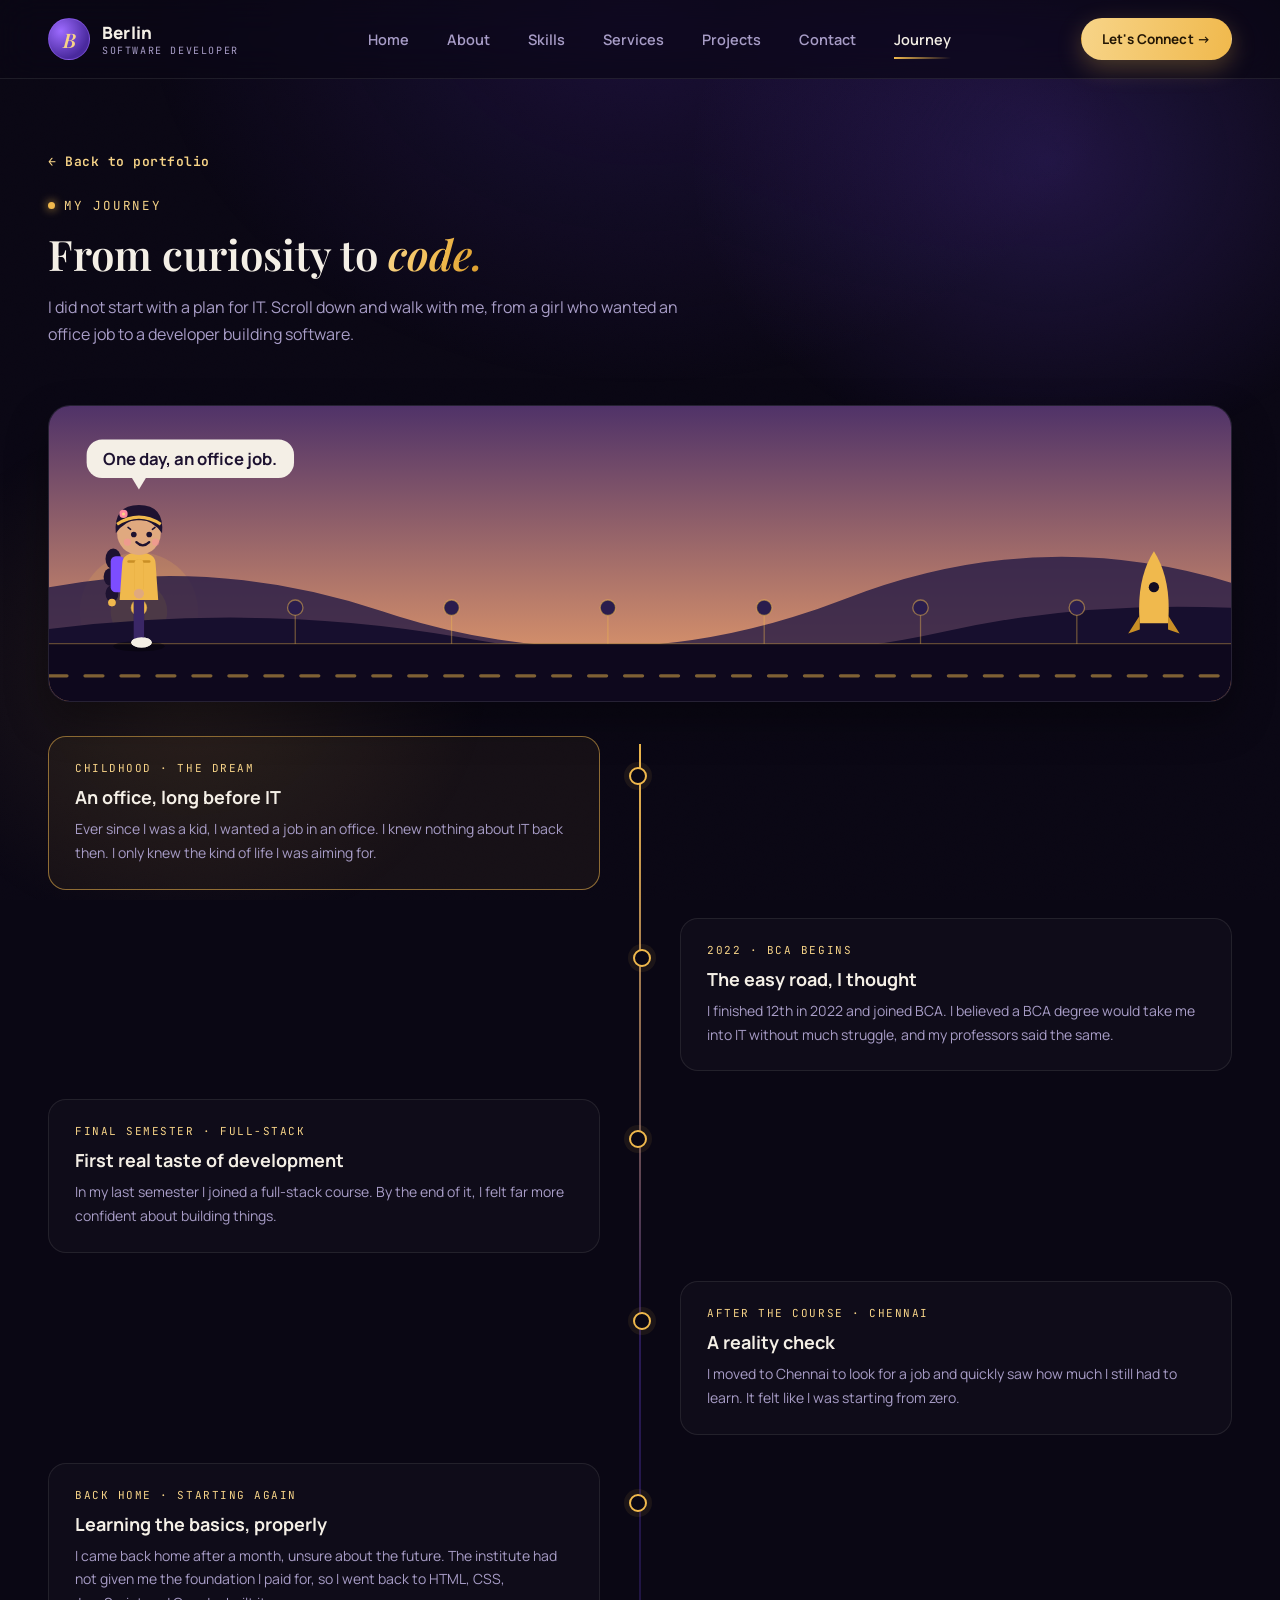
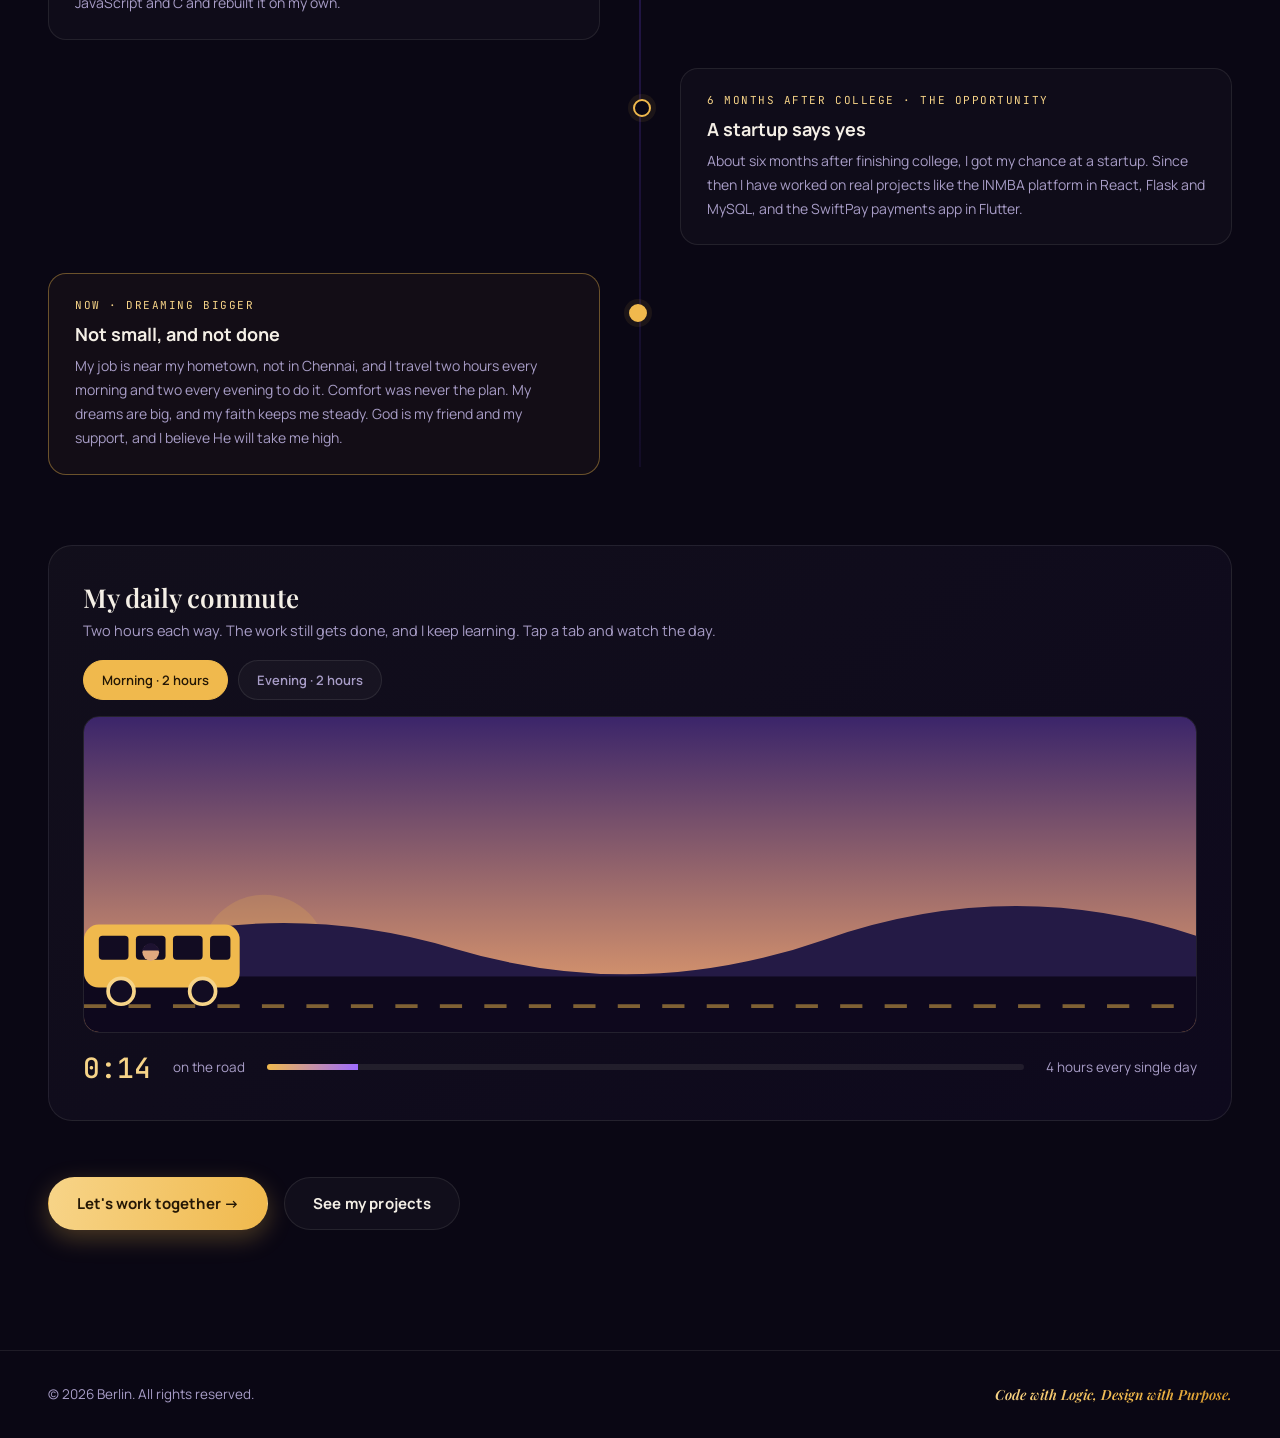
==== commit 3db056f9: "Update portfolio with latest desktop files" ====
--- a/journey.html
+++ b/journey.html
@@ -28,7 +28,7 @@
       <div class="brand-mark">B</div>
       <div>
         <div class="brand-name">Berlin</div>
-        <div class="brand-sub">Full-Stack Developer</div>
+        <div class="brand-sub">Software Developer</div>
       </div>
     </div>
     <nav class="nav-links">
--- a/assets/css/style.css
+++ b/assets/css/style.css
@@ -423,7 +423,7 @@
   /* ---------- projects ---------- */
   .project-list{display:flex; flex-direction:column; gap:22px;}
   .project-card{
-    display:grid; grid-template-columns:auto 1fr auto; gap:28px; align-items:center;
+    display:grid; grid-template-columns:auto 1fr; gap:28px; align-items:start;
     border:1px solid var(--line); border-radius:22px; padding:34px 36px;
     background:linear-gradient(180deg, rgba(244,239,230,0.03), rgba(244,239,230,0.01));
     transition:border-color .25s ease, transform .25s ease, background .25s ease;
@@ -434,7 +434,7 @@
     font-family:'Playfair Display',serif; font-style:italic; font-size:44px; color:rgba(240,185,77,0.35);
   }
   .project-card h3{font-size:22px; font-weight:800; margin-bottom:10px;}
-  .project-card p{color:var(--muted); font-size:15px; line-height:1.7; max-width:560px; margin-bottom:14px;}
+  .project-card p{color:var(--muted); font-size:15px; line-height:1.7; max-width:640px; margin-bottom:14px;}
   .tag-row{display:flex; gap:8px; flex-wrap:wrap;}
   .tag{
     font-family:'JetBrains Mono',monospace; font-size:11px; padding:5px 10px; border-radius:999px;
@@ -475,3 +475,15 @@
   footer{border-top:1px solid var(--line); padding:34px 0;}
   .footer-row{display:flex; justify-content:space-between; align-items:center; flex-wrap:wrap; gap:14px; font-size:13.5px; color:var(--muted);}
   .footer-row .accent{font-size:14px;}
+
+  .project-contrib{border-left:2px solid var(--gold); padding:2px 0 2px 16px; margin:4px 0 18px;}
+  .project-contrib .pc-label{display:block; font:10.5px 'JetBrains Mono',monospace; letter-spacing:.1em; text-transform:uppercase; color:var(--gold-soft); margin-bottom:6px;}
+  .project-contrib p{margin-bottom:0; color:var(--text); opacity:.88; font-size:14.5px;}
+  .project-links{display:flex; gap:12px; flex-wrap:wrap; margin-top:18px;}
+  .plink{display:inline-flex; align-items:center; gap:8px; font-size:13px; font-weight:700; padding:9px 16px; border-radius:999px; border:1px solid var(--line); color:var(--text); transition:background .2s ease, transform .2s ease, border-color .2s ease;}
+  .plink small{font:11px 'JetBrains Mono',monospace; opacity:.75; font-weight:500;}
+  .plink:hover{background:rgba(244,239,230,0.07); transform:translateY(-2px); border-color:rgba(240,185,77,0.4);}
+  .plink-live{background:var(--gold); color:#241705; border-color:var(--gold);}
+  .plink-live:hover{background:var(--gold-soft);}
+
+  .status-badge{display:inline-block; vertical-align:middle; margin-left:10px; font:10.5px 'JetBrains Mono',monospace; letter-spacing:.08em; text-transform:uppercase; color:var(--gold-soft); border:1px solid rgba(240,185,77,0.4); background:rgba(240,185,77,0.08); padding:4px 10px; border-radius:999px;}
